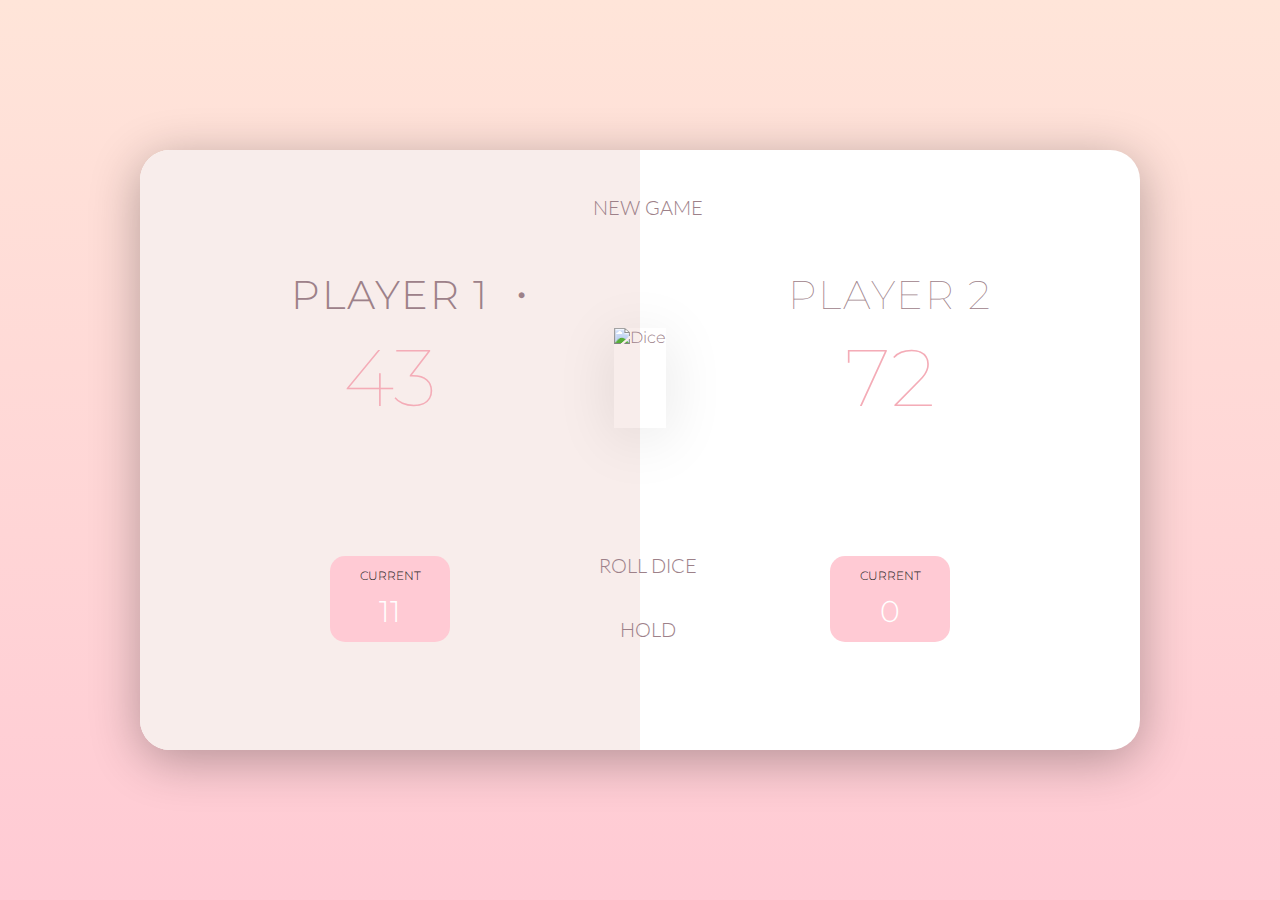
==== 3-DOM/index.html @ 06b258f4 "start DOM game" ====
<!DOCTYPE html>
<html lang="en">
    <head>
        <meta charset="UTF-8">
        <link href="https://fonts.googleapis.com/css2?family=Montserrat:wght@100;300;400&display=swap" rel="stylesheet">
        <link href="https://fonts.googleapis.com/css?family=Lato:100,300,600" rel="stylesheet" type="text/css">
        <link href="http://code.ionicframework.com/ionicons/2.0.1/css/ionicons.min.css" rel="stylesheet" type="text/css">
        <link type="text/css" rel="stylesheet" href="style.css">
        
        <title>Dom Game</title>
    </head>

    <body>
        <div class="wrapper clearfix">
            <div class="player-0-panel active">
                <div class="player-name" id="name-0">Player 1</div>
                <div class="player-score" id="score-0">43</div>
                <div class="player-current-box">
                    <div class="player-current-label">Current</div>
                    <div class="player-current-score" id="current-0">11</div>
                </div>
            </div>
            
            <div class="player-1-panel">
                <div class="player-name" id="name-1">Player 2</div>
                <div class="player-score" id="score-1">72</div>
                <div class="player-current-box">
                    <div class="player-current-label">Current</div>
                    <div class="player-current-score" id="current-1">0</div>
                </div>
            </div>
            
            <button class="btn-new"><i class="ion-ios-plus-outline"></i>New game</button>
            <button class="btn-roll"><i class="ion-ios-loop"></i>Roll dice</button>
            <button class="btn-hold"><i class="ion-ios-download-outline"></i>Hold</button>
            
            <img src="dice-5.png" alt="Dice" class="dice">
        </div>
        
        <script src="app.js"></script>
    </body>
</html>
---- 3-DOM/style.css ----
/**********************************************
*** GENERAL
**********************************************/

* {
    margin: 0;
    padding: 0;
    box-sizing: border-box;
    
}

.clearfix::after {
    content: "";
    display: table;
    clear: both;
}

body {
    background-image: linear-gradient(#ffe5d9, #ffcad4);
    background-size: cover;
    background-position: center;
    font-family: 'Montserrat', sans-serif;
    font-weight: 300;
    position: relative;
    height: 100vh;
    color: #9d8189;
}

.wrapper {
    border-radius: 30px;
    width: 1000px;
    position: absolute;
    top: 50%;
    left: 50%;
    transform: translate(-50%, -50%);
    background-color: #fff;
    box-shadow: 0px 10px 50px rgba(0, 0, 0, 0.3);
    overflow: hidden;
}

.player-0-panel,
.player-1-panel {
    width: 50%;
    float: left;
    height: 600px;
    padding: 100px;
}



/**********************************************
*** PLAYERS
**********************************************/

.player-name {
    font-size: 40px;
    text-align: center;
    text-transform: uppercase;
    letter-spacing: 2px;
    font-weight: 100;
    margin-top: 20px;
    margin-bottom: 10px;
    position: relative;
}

.player-score {
    text-align: center;
    font-size: 80px;
    font-weight: 100;
    color: #f4acb7;
    margin-bottom: 130px;
}

.active { background-color: #f8edeb; }
.active .player-name { font-weight: 300; }

.active .player-name::after {
    content: "\2022";
    font-size: 47px;
    position: absolute;
    color: #9d8189;
    top: -7px;
    right: 10px;
    
}

.player-current-box {
    background-color: #ffcad4;
    color: #fff;
    width: 40%;
    margin: 0 auto;
    padding: 12px;
    text-align: center;
    border-radius: 15px;
}

.player-current-label {
    text-transform: uppercase;
    margin-bottom: 10px;
    font-size: 12px;
    color: #222;
}

.player-current-score {
    font-size: 30px;
}

button {
    position: absolute;
    width: 200px;
    left: 50%;
    transform: translateX(-50%);
    color: #9d8189;
    background: none;
    border: none;
    font-family: Lato;
    font-size: 20px;
    text-transform: uppercase;
    cursor: pointer;
    font-weight: 300;
    transition: background-color 0.3s, color 0.3s;
}

button:hover { font-weight: 600; }
button:hover i { margin-right: 20px; }

button:focus {
    outline: none;
}

i {
    color: #9d8189;
    display: inline-block;
    margin-right: 15px;
    font-size: 32px;
    line-height: 1;
    vertical-align: text-top;
    margin-top: -4px;
    transition: margin 0.3s;
}

.btn-new { top: 45px;}
.btn-roll { top: 403px;}
.btn-hold { top: 467px;}

.dice {
    position: absolute;
    left: 50%;
    top: 178px;
    transform: translateX(-50%);
    height: 100px;
    box-shadow: 0px 10px 60px rgba(0, 0, 0, 0.10);
}

.winner { background-color: #f7f7f7; }
.winner .player-name { font-weight: 300; color: #ffafcc; }
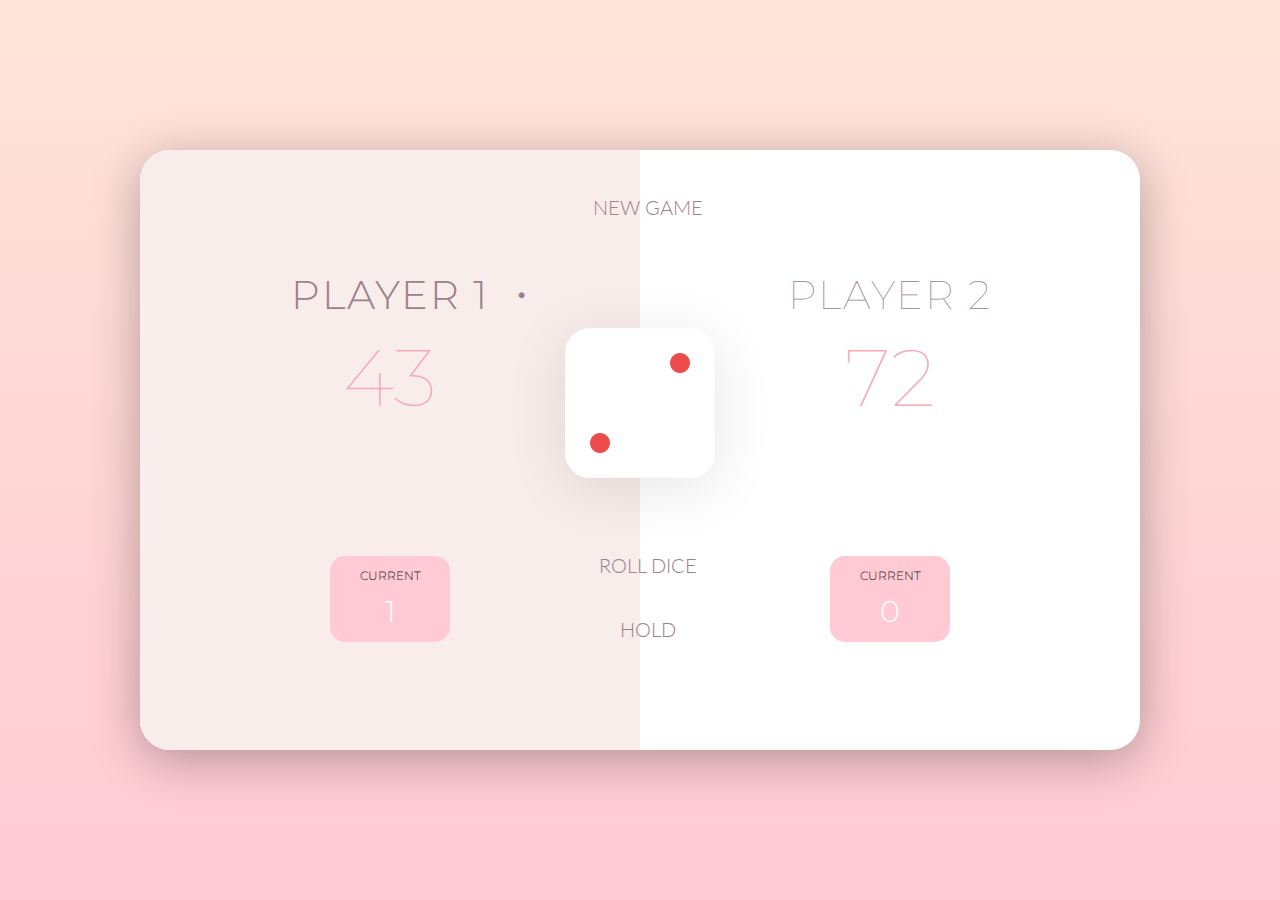
==== commit 71e596fa: "First DOM select" ====
--- a/3-DOM/index.html
+++ b/3-DOM/index.html
@@ -34,7 +34,7 @@
             <button class="btn-roll"><i class="ion-ios-loop"></i>Roll dice</button>
             <button class="btn-hold"><i class="ion-ios-download-outline"></i>Hold</button>
             
-            <img src="dice-5.png" alt="Dice" class="dice">
+            <img src="dice-2.png" alt="Dice" class="dice">
         </div>
         
         <script src="app.js"></script>
--- a/3-DOM/style.css
+++ b/3-DOM/style.css
@@ -148,8 +148,9 @@
     left: 50%;
     top: 178px;
     transform: translateX(-50%);
-    height: 100px;
+    height: 150px;
     box-shadow: 0px 10px 60px rgba(0, 0, 0, 0.10);
+    border-radius: 25px;
 }
 
 .winner { background-color: #f7f7f7; }
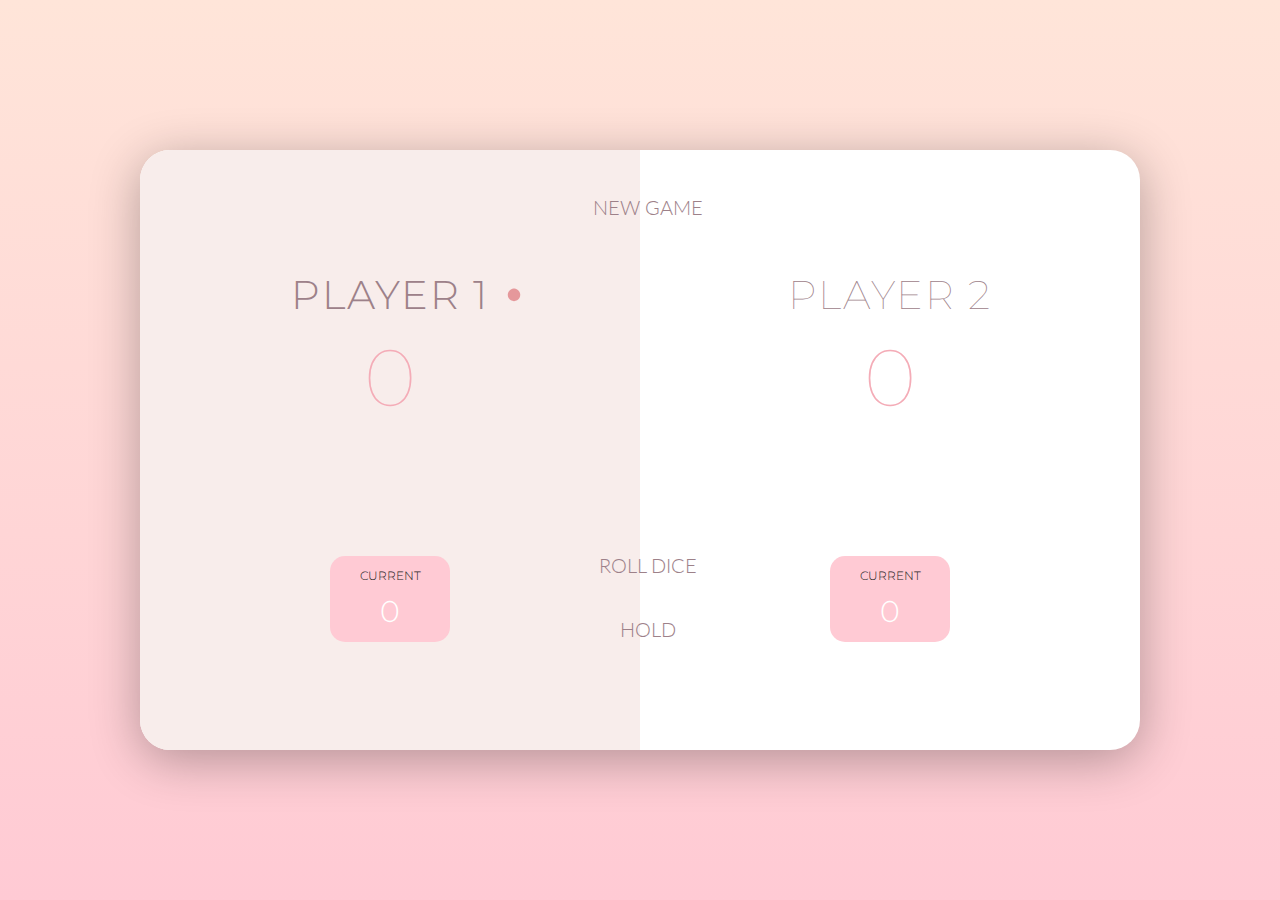
==== commit d090fdf0: "finish RollDice functions" ====
--- a/3-DOM/index.html
+++ b/3-DOM/index.html
@@ -7,7 +7,7 @@
         <link href="http://code.ionicframework.com/ionicons/2.0.1/css/ionicons.min.css" rel="stylesheet" type="text/css">
         <link type="text/css" rel="stylesheet" href="style.css">
         
-        <title>Dom Game</title>
+        <title>Dom Pig Game x</title>
     </head>
 
     <body>
--- a/3-DOM/style.css
+++ b/3-DOM/style.css
@@ -76,10 +76,10 @@
 
 .active .player-name::after {
     content: "\2022";
-    font-size: 47px;
+    font-size: 100px;
     position: absolute;
-    color: #9d8189;
-    top: -7px;
+    color: #e5989b;
+    top: -45px;
     right: 10px;
     
 }
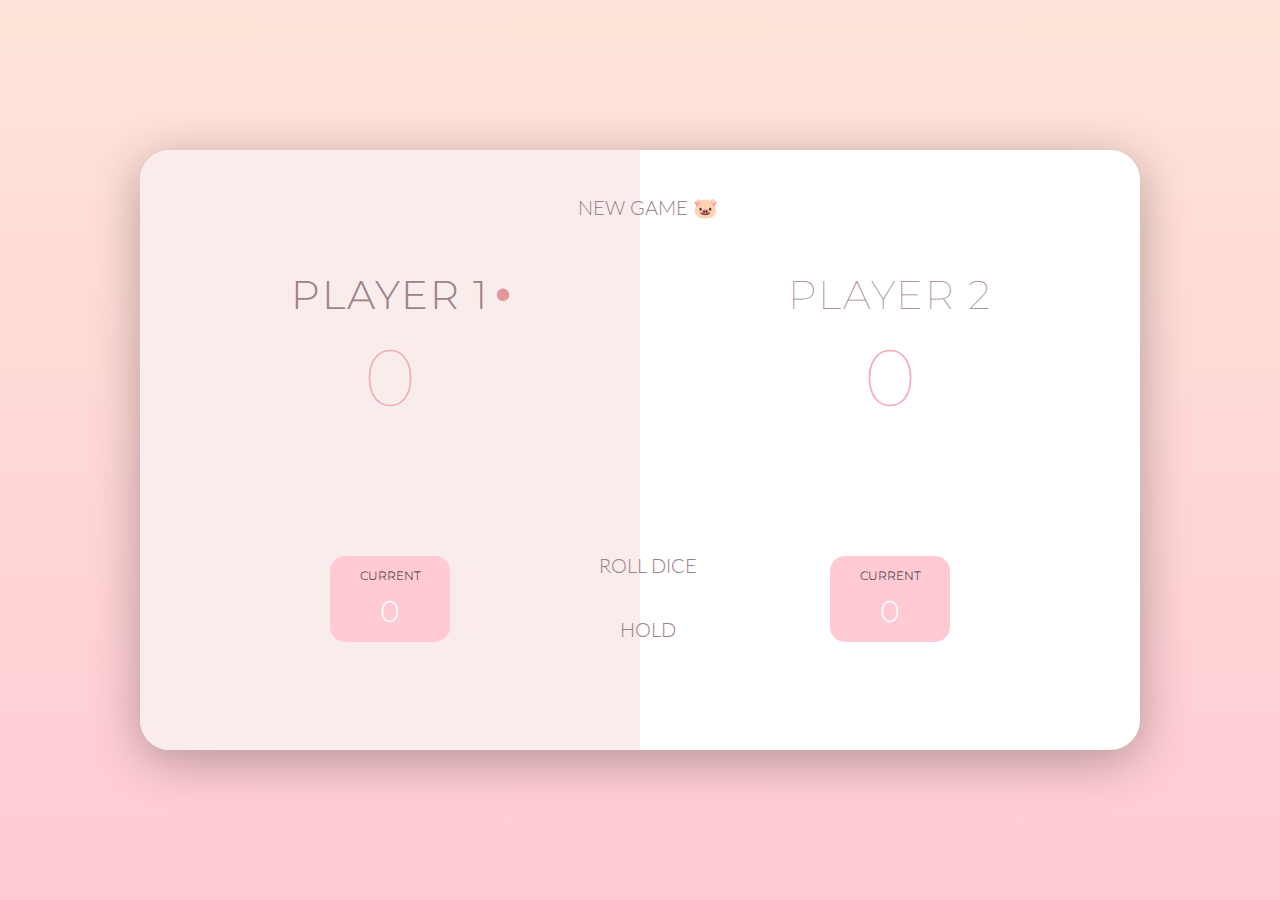
==== commit 655c6086: "finish Pig Game" ====
--- a/3-DOM/index.html
+++ b/3-DOM/index.html
@@ -30,7 +30,7 @@
                 </div>
             </div>
             
-            <button class="btn-new"><i class="ion-ios-plus-outline"></i>New game</button>
+            <button class="btn-new"><i class="ion-ios-plus-outline"></i>New game 🐷</button>
             <button class="btn-roll"><i class="ion-ios-loop"></i>Roll dice</button>
             <button class="btn-hold"><i class="ion-ios-download-outline"></i>Hold</button>
             
--- a/3-DOM/style.css
+++ b/3-DOM/style.css
@@ -80,7 +80,7 @@
     position: absolute;
     color: #e5989b;
     top: -45px;
-    right: 10px;
+    /* right: 5px; */
     
 }
 
@@ -153,5 +153,6 @@
     border-radius: 25px;
 }
 
-.winner { background-color: #f7f7f7; }
-.winner .player-name { font-weight: 300; color: #ffafcc; }+.winner { background-color: #f4acb7; }
+.winner .player-name { font-weight: 400; color: #fff; }
+.winner .player-score { font-weight: 400; color: #fff; }